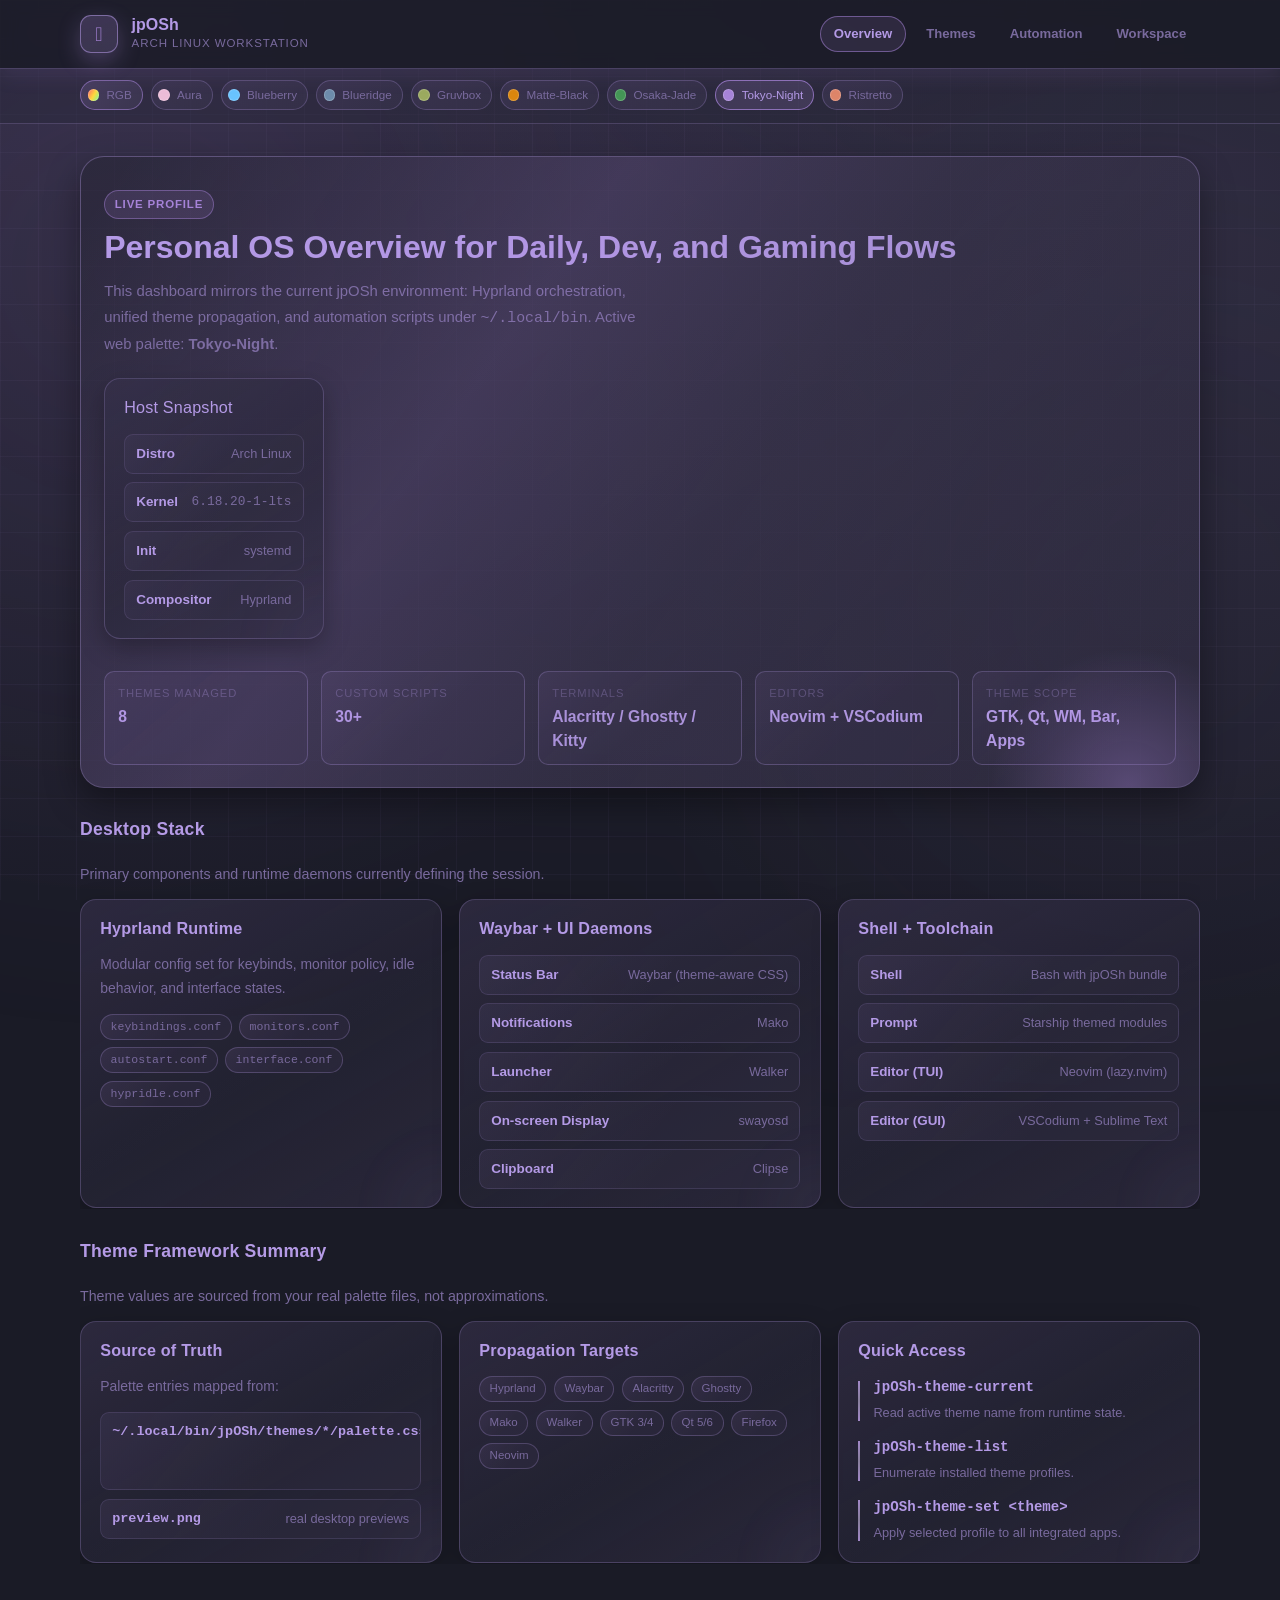
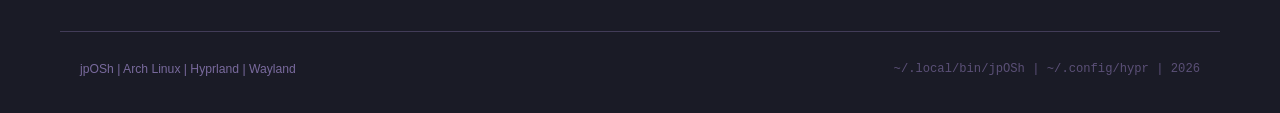
==== index.html @ ef1e4495 "Optimize runtime performance: throttle confetti and reduce expensive continuous effects" ====
<!DOCTYPE html>
<html lang="en">
<head>
  <meta charset="UTF-8" />
  <meta name="viewport" content="width=device-width, initial-scale=1.0" />
  <title>jpOSh - Overview</title>
  <link rel="icon" type="image/svg+xml" href="assets/icons/favicon.svg?v=20260407h" />
  <link rel="stylesheet" href="style.css?v=20260407h" />
</head>
<body data-page="overview">
  <div class="site-shell">
    <header class="site-header">
      <div class="site-header-inner">
        <a class="brand" href="index.html" aria-label="jpOSh home">
          <div class="brand-mark">󰣇</div>
          <div>
            <div class="brand-title">jpOSh</div>
            <div class="brand-sub">Arch Linux Workstation</div>
          </div>
        </a>
        <nav class="main-nav" aria-label="Primary">
          <a class="nav-link" data-nav="overview" href="index.html">Overview</a>
          <a class="nav-link" data-nav="themes" href="themes.html">Themes</a>
          <a class="nav-link" data-nav="automation" href="automation.html">Automation</a>
          <a class="nav-link" data-nav="workspace" href="workspace.html">Workspace</a>
        </nav>
      </div>
    </header>

    <div class="theme-rail-wrap">
      <div class="theme-rail" data-theme-rail></div>
    </div>

    <main class="page">
      <section class="hero" data-animate>
        <div class="hero-top">
          <div>
            <p class="pill">Live Profile</p>
            <h1 class="hero-title">Personal OS Overview for Daily, Dev, and Gaming Flows</h1>
            <p class="hero-subtitle">
              This dashboard mirrors the current jpOSh environment: Hyprland orchestration,
              unified theme propagation, and automation scripts under <code>~/.local/bin</code>.
              Active web palette: <strong data-current-theme>Tokyo-Night</strong>.
            </p>
          </div>
          <div class="panel" style="min-width:220px;">
            <p class="panel-title">Host Snapshot</p>
            <ul class="list">
              <li class="list-item"><span class="list-item-key">Distro</span><span class="list-item-value">Arch Linux</span></li>
              <li class="list-item"><span class="list-item-key">Kernel</span><span class="list-item-value mono">6.18.20-1-lts</span></li>
              <li class="list-item"><span class="list-item-key">Init</span><span class="list-item-value">systemd</span></li>
              <li class="list-item"><span class="list-item-key">Compositor</span><span class="list-item-value">Hyprland</span></li>
            </ul>
          </div>
        </div>
        <div class="kpi-grid">
          <div class="kpi"><div class="kpi-label">Themes Managed</div><div class="kpi-value">8</div></div>
          <div class="kpi"><div class="kpi-label">Custom Scripts</div><div class="kpi-value">30+</div></div>
          <div class="kpi"><div class="kpi-label">Terminals</div><div class="kpi-value">Alacritty / Ghostty / Kitty</div></div>
          <div class="kpi"><div class="kpi-label">Editors</div><div class="kpi-value">Neovim + VSCodium</div></div>
          <div class="kpi"><div class="kpi-label">Theme Scope</div><div class="kpi-value">GTK, Qt, WM, Bar, Apps</div></div>
        </div>
      </section>

      <section data-animate>
        <h2 class="section-title">Desktop Stack</h2>
        <p class="section-sub">Primary components and runtime daemons currently defining the session.</p>
        <div class="panel-grid">
          <article class="panel">
            <h3 class="panel-title">Hyprland Runtime</h3>
            <p class="panel-desc">Modular config set for keybinds, monitor policy, idle behavior, and interface states.</p>
            <div class="tag-row">
              <span class="tag mono">keybindings.conf</span>
              <span class="tag mono">monitors.conf</span>
              <span class="tag mono">autostart.conf</span>
              <span class="tag mono">interface.conf</span>
              <span class="tag mono">hypridle.conf</span>
            </div>
          </article>
          <article class="panel">
            <h3 class="panel-title">Waybar + UI Daemons</h3>
            <ul class="list">
              <li class="list-item"><span class="list-item-key">Status Bar</span><span class="list-item-value">Waybar (theme-aware CSS)</span></li>
              <li class="list-item"><span class="list-item-key">Notifications</span><span class="list-item-value">Mako</span></li>
              <li class="list-item"><span class="list-item-key">Launcher</span><span class="list-item-value">Walker</span></li>
              <li class="list-item"><span class="list-item-key">On-screen Display</span><span class="list-item-value">swayosd</span></li>
              <li class="list-item"><span class="list-item-key">Clipboard</span><span class="list-item-value">Clipse</span></li>
            </ul>
          </article>
          <article class="panel">
            <h3 class="panel-title">Shell + Toolchain</h3>
            <ul class="list">
              <li class="list-item"><span class="list-item-key">Shell</span><span class="list-item-value">Bash with jpOSh bundle</span></li>
              <li class="list-item"><span class="list-item-key">Prompt</span><span class="list-item-value">Starship themed modules</span></li>
              <li class="list-item"><span class="list-item-key">Editor (TUI)</span><span class="list-item-value">Neovim (lazy.nvim)</span></li>
              <li class="list-item"><span class="list-item-key">Editor (GUI)</span><span class="list-item-value">VSCodium + Sublime Text</span></li>
            </ul>
          </article>
        </div>
      </section>

      <section data-animate>
        <h2 class="section-title">Theme Framework Summary</h2>
        <p class="section-sub">Theme values are sourced from your real palette files, not approximations.</p>
        <div class="panel-grid">
          <article class="panel">
            <h3 class="panel-title">Source of Truth</h3>
            <p class="panel-desc">Palette entries mapped from:</p>
            <ul class="list">
              <li class="list-item"><span class="list-item-key mono">~/.local/bin/jpOSh/themes/*/palette.css</span><span class="list-item-value">exact hex values</span></li>
              <li class="list-item"><span class="list-item-key mono">preview.png</span><span class="list-item-value">real desktop previews</span></li>
            </ul>
          </article>
          <article class="panel">
            <h3 class="panel-title">Propagation Targets</h3>
            <div class="tag-row">
              <span class="tag">Hyprland</span>
              <span class="tag">Waybar</span>
              <span class="tag">Alacritty</span>
              <span class="tag">Ghostty</span>
              <span class="tag">Mako</span>
              <span class="tag">Walker</span>
              <span class="tag">GTK 3/4</span>
              <span class="tag">Qt 5/6</span>
              <span class="tag">Firefox</span>
              <span class="tag">Neovim</span>
            </div>
          </article>
          <article class="panel">
            <h3 class="panel-title">Quick Access</h3>
            <div class="timeline">
              <div class="timeline-item">
                <p class="timeline-title mono">jpOSh-theme-current</p>
                <p class="timeline-desc">Read active theme name from runtime state.</p>
              </div>
              <div class="timeline-item">
                <p class="timeline-title mono">jpOSh-theme-list</p>
                <p class="timeline-desc">Enumerate installed theme profiles.</p>
              </div>
              <div class="timeline-item">
                <p class="timeline-title mono">jpOSh-theme-set &lt;theme&gt;</p>
                <p class="timeline-desc">Apply selected profile to all integrated apps.</p>
              </div>
            </div>
          </article>
        </div>
      </section>
    </main>

    <footer>
      <div>jpOSh | Arch Linux | Hyprland | Wayland</div>
      <div class="footer-path mono">~/.local/bin/jpOSh | ~/.config/hypr | <span data-year></span></div>
    </footer>
  </div>

  <script src="script.js?v=20260407h"></script>
</body>
</html>
---- style.css ----
:root {
  --bg: #1a1b26;
  --surface-1: #232437;
  --surface-2: #2c2e43;
  --border: #4f4571;
  --border-strong: #b49ae6;
  --accent: #a683d8;
  --accent-2: #675a86;
  --text: #b49ae6;
  --text-dim: #8678ab;
  --text-mute: #5f5579;
  --ok: #86cf9f;
  --warn: #e3bf7a;
  --danger: #da7d91;
  --hero-glow: color-mix(in srgb, var(--accent) 35%, transparent);
  --radius-sm: 10px;
  --radius: 16px;
  --radius-lg: 24px;
  --shadow: 0 14px 34px rgba(0, 0, 0, 0.38);
  --fx-speed-slow: 18s;
  --fx-speed-mid: 9s;
  --fx-speed-fast: 4.5s;
}

* {
  box-sizing: border-box;
}

html,
body {
  margin: 0;
  padding: 0;
}

html {
  scroll-behavior: smooth;
}

body {
  min-height: 100vh;
  font-family: "Iosevka Aile", "IBM Plex Sans", "Noto Sans", "Cantarell", sans-serif;
  background: radial-gradient(circle at 12% -8%, color-mix(in srgb, var(--accent) 20%, transparent), transparent 48%),
    radial-gradient(circle at 92% 12%, color-mix(in srgb, var(--accent-2) 26%, transparent), transparent 42%),
    var(--bg);
  color: var(--text);
  line-height: 1.5;
}

body,
.site-header,
.theme-rail-wrap,
.hero,
.panel,
.kpi,
.list-item,
.tag,
.theme-chip,
.nav-link,
.section-sub,
.table th,
.table td,
footer {
  transition:
    background-color 260ms ease,
    border-color 260ms ease,
    color 260ms ease,
    box-shadow 260ms ease;
}

body::before {
  content: "";
  position: fixed;
  inset: 0;
  pointer-events: none;
  background-image:
    linear-gradient(color-mix(in srgb, var(--border-strong) 9%, transparent) 1px, transparent 1px),
    linear-gradient(90deg, color-mix(in srgb, var(--border-strong) 9%, transparent) 1px, transparent 1px);
  background-size: 38px 38px;
  opacity: 0.5;
  z-index: 0;
}

body::after {
  content: "";
  position: fixed;
  inset: -22%;
  pointer-events: none;
  z-index: 0;
  opacity: 0.24;
  background:
    radial-gradient(circle at 22% 36%, color-mix(in srgb, var(--accent) 34%, transparent), transparent 48%),
    radial-gradient(circle at 78% 62%, color-mix(in srgb, var(--accent-2) 34%, transparent), transparent 44%);
  filter: blur(14px);
  animation: none;
}

a {
  color: inherit;
}

button {
  font: inherit;
  color: inherit;
}

code,
.kbd {
  font-family: "CaskaydiaMono Nerd Font", "JetBrains Mono", "Iosevka", monospace;
}

.site-shell {
  position: relative;
  z-index: 1;
}

.site-header {
  position: sticky;
  top: 0;
  z-index: 40;
  backdrop-filter: blur(8px);
  background: color-mix(in srgb, var(--bg) 84%, transparent);
  border-bottom: 1px solid color-mix(in srgb, var(--border-strong) 30%, transparent);
  box-shadow: 0 8px 18px color-mix(in srgb, var(--accent) 10%, transparent);
}

.site-header-inner {
  max-width: 1160px;
  margin: 0 auto;
  padding: 0.95rem 1.25rem;
  display: flex;
  align-items: center;
  justify-content: space-between;
  gap: 1rem;
}

.brand {
  display: flex;
  align-items: center;
  gap: 0.85rem;
  text-decoration: none;
}

.brand-mark {
  width: 38px;
  height: 38px;
  border-radius: 11px;
  background: linear-gradient(165deg, color-mix(in srgb, var(--accent) 24%, transparent), color-mix(in srgb, var(--accent-2) 40%, transparent));
  border: 1px solid color-mix(in srgb, var(--border-strong) 55%, transparent);
  display: grid;
  place-items: center;
  font-size: 1.25rem;
  color: var(--accent);
  box-shadow: 0 8px 22px color-mix(in srgb, var(--accent) 30%, transparent);
}

.brand-title {
  font-size: 1rem;
  line-height: 1.15;
  font-weight: 700;
}

.brand-sub {
  font-size: 0.72rem;
  color: var(--text-dim);
  text-transform: uppercase;
  letter-spacing: 0.08em;
}

.main-nav {
  display: flex;
  align-items: center;
  gap: 0.4rem;
  flex-wrap: wrap;
}

.nav-link {
  padding: 0.45rem 0.8rem;
  border-radius: 999px;
  border: 1px solid transparent;
  color: var(--text-dim);
  text-decoration: none;
  font-size: 0.82rem;
  font-weight: 600;
  transition: 150ms ease;
}

.nav-link:hover {
  color: var(--text);
  border-color: color-mix(in srgb, var(--border-strong) 36%, transparent);
}

.nav-link.active {
  color: var(--text);
  background: color-mix(in srgb, var(--accent) 13%, transparent);
  border-color: color-mix(in srgb, var(--accent) 54%, transparent);
}

.theme-rail-wrap {
  border-bottom: 1px solid color-mix(in srgb, var(--border-strong) 22%, transparent);
  background: color-mix(in srgb, var(--surface-1) 42%, transparent);
}

.theme-rail {
  max-width: 1160px;
  margin: 0 auto;
  padding: 0.65rem 1.25rem 0.8rem;
  display: flex;
  flex-wrap: nowrap;
  gap: 0.5rem;
  overflow-x: auto;
  scrollbar-width: thin;
}

.theme-chip {
  appearance: none;
  position: relative;
  isolation: isolate;
  overflow: hidden;
  flex: 0 0 auto;
  border-radius: 999px;
  border: 1px solid color-mix(in srgb, var(--border-strong) 26%, transparent);
  background:
    linear-gradient(135deg, color-mix(in srgb, var(--accent) 8%, transparent), color-mix(in srgb, var(--accent-2) 8%, transparent)),
    color-mix(in srgb, var(--surface-2) 52%, transparent);
  color: var(--text-dim);
  padding: 0.35rem 0.62rem 0.35rem 0.42rem;
  font-size: 0.73rem;
  display: inline-flex;
  align-items: center;
  gap: 0.45rem;
  cursor: pointer;
  transition: 120ms ease;
}

.theme-chip::before {
  content: "";
  position: absolute;
  inset: 0;
  transform: translateX(-130%);
  background: linear-gradient(110deg, transparent 0%, color-mix(in srgb, var(--accent) 34%, transparent) 50%, transparent 100%);
  pointer-events: none;
  opacity: 0;
  transition: transform 520ms ease, opacity 420ms ease;
}

.theme-chip:hover {
  transform: translateY(-2px) scale(1.03);
  border-color: color-mix(in srgb, var(--accent) 55%, transparent);
  color: var(--text);
  box-shadow: 0 10px 20px color-mix(in srgb, var(--accent) 26%, transparent);
}

.theme-chip:hover::before {
  transform: translateX(130%);
  opacity: 0.7;
}

.theme-chip.active {
  color: var(--text);
  border-color: color-mix(in srgb, var(--accent) 75%, transparent);
  background: color-mix(in srgb, var(--accent) 18%, transparent);
}

.theme-chip-rgb {
  border-color: color-mix(in srgb, var(--accent) 58%, transparent);
  background:
    linear-gradient(120deg, color-mix(in srgb, var(--accent) 18%, transparent), color-mix(in srgb, var(--accent-2) 18%, transparent)),
    color-mix(in srgb, var(--surface-2) 76%, transparent);
}

.rgb-dot {
  background: linear-gradient(120deg, #ff6b6b, #ffd93d, #6bff9f, #6bd4ff, #b98bff, #ff7adf);
  background-size: 260% 260%;
  animation: rgbDotShift 2.4s linear infinite;
}

body.rgb-mode .theme-chip-rgb {
  color: var(--text);
  border-color: color-mix(in srgb, var(--accent) 78%, transparent);
  box-shadow: 0 0 0 1px color-mix(in srgb, var(--accent) 34%, transparent), 0 0 26px color-mix(in srgb, var(--accent) 36%, transparent);
  animation: rgbButtonPulse 1.6s ease-in-out infinite;
}

.rgb-confetti-layer {
  position: fixed;
  inset: 0;
  z-index: 90;
  pointer-events: none;
  overflow: hidden;
  opacity: 0;
  transition: opacity 220ms ease;
}

.rgb-confetti-layer.active {
  opacity: 1;
}

.rgb-confetti-piece {
  position: absolute;
  left: var(--left);
  top: -14vh;
  width: var(--size);
  height: calc(var(--size) * 0.62);
  background: var(--confetti);
  border-radius: 2px;
  opacity: 0;
  transform: translate3d(0, -12vh, 0) rotate(var(--rot));
  animation: confettiFall var(--dur) linear forwards;
  will-change: transform, opacity;
}

.theme-dot {
  width: 0.72rem;
  height: 0.72rem;
  border-radius: 99px;
  box-shadow: inset 0 0 0 1px rgba(255, 255, 255, 0.18);
}

.page {
  max-width: 1160px;
  margin: 0 auto;
  padding: 2rem 1.25rem 4.2rem;
  display: grid;
  gap: 1.95rem;
}

.page > section {
  display: grid;
  gap: 0.82rem;
  content-visibility: auto;
  contain-intrinsic-size: 1px 760px;
}

.hero {
  border-radius: var(--radius-lg);
  border: 1px solid color-mix(in srgb, var(--border-strong) 35%, transparent);
  background: linear-gradient(150deg, color-mix(in srgb, var(--surface-1) 62%, transparent), color-mix(in srgb, var(--surface-2) 70%, transparent));
  padding: 1.35rem 1.45rem;
  box-shadow: var(--shadow);
  position: relative;
  overflow: hidden;
}

.hero::before {
  content: "";
  position: absolute;
  inset: -36% -42%;
  pointer-events: none;
  background: linear-gradient(125deg,
    transparent 24%,
    color-mix(in srgb, var(--accent) 18%, transparent) 42%,
    color-mix(in srgb, var(--accent-2) 14%, transparent) 54%,
    transparent 74%);
  animation: none;
}

.hero::after {
  content: "";
  position: absolute;
  width: 280px;
  height: 280px;
  right: -70px;
  bottom: -140px;
  border-radius: 50%;
  background: radial-gradient(circle, var(--hero-glow), transparent 70%);
  pointer-events: none;
  animation: none;
}

.hero-top {
  display: flex;
  justify-content: space-between;
  align-items: flex-start;
  gap: 1.3rem;
  flex-wrap: wrap;
}

.hero-title {
  margin: 0;
  font-size: clamp(1.45rem, 2.8vw, 2rem);
  line-height: 1.12;
}

.hero-subtitle {
  margin: 0.82rem 0 0;
  max-width: 66ch;
  color: var(--text-dim);
  font-size: 0.93rem;
  line-height: 1.72;
}

.pill {
  display: inline-flex;
  align-items: center;
  gap: 0.3rem;
  padding: 0.3rem 0.6rem;
  border-radius: 999px;
  border: 1px solid color-mix(in srgb, var(--accent) 45%, transparent);
  background: color-mix(in srgb, var(--accent) 15%, transparent);
  color: var(--accent);
  font-size: 0.72rem;
  font-weight: 700;
  text-transform: uppercase;
  letter-spacing: 0.07em;
}

.kpi-grid {
  margin-top: 1.22rem;
  display: grid;
  grid-template-columns: repeat(auto-fit, minmax(165px, 1fr));
  gap: 0.82rem;
}

.kpi {
  border-radius: var(--radius-sm);
  border: 1px solid color-mix(in srgb, var(--border-strong) 28%, transparent);
  background:
    linear-gradient(140deg, color-mix(in srgb, var(--accent) 7%, transparent), transparent 55%),
    color-mix(in srgb, var(--surface-2) 42%, transparent);
  padding: 0.76rem 0.82rem;
  transition: transform 220ms ease, box-shadow 220ms ease, border-color 220ms ease;
}

.kpi:hover {
  transform: translateY(-2px);
  border-color: color-mix(in srgb, var(--accent) 65%, transparent);
  box-shadow: 0 10px 22px color-mix(in srgb, var(--accent) 24%, transparent);
}

.kpi-label {
  font-size: 0.7rem;
  text-transform: uppercase;
  letter-spacing: 0.08em;
  color: var(--text-mute);
}

.kpi-value {
  margin-top: 0.24rem;
  font-size: 0.98rem;
  font-weight: 700;
}

.panel-grid {
  display: grid;
  grid-template-columns: repeat(auto-fit, minmax(250px, 1fr));
  gap: 1.08rem;
}

.panel {
  position: relative;
  overflow: hidden;
  border-radius: var(--radius);
  border: 1px solid color-mix(in srgb, var(--border-strong) 24%, transparent);
  background:
    linear-gradient(150deg, color-mix(in srgb, var(--accent) 8%, transparent), transparent 56%),
    linear-gradient(330deg, color-mix(in srgb, var(--accent-2) 10%, transparent), transparent 50%),
    color-mix(in srgb, var(--surface-1) 62%, transparent);
  padding: 1.14rem 1.2rem 1.16rem;
  box-shadow: 0 9px 26px rgba(0, 0, 0, 0.28);
  transition: transform 220ms ease, border-color 220ms ease, box-shadow 220ms ease;
  contain: paint;
}

.panel::before {
  content: "";
  position: absolute;
  inset: -22px;
  pointer-events: none;
  background: linear-gradient(130deg,
    transparent 30%,
    color-mix(in srgb, var(--accent) 16%, transparent) 42%,
    color-mix(in srgb, var(--accent) 28%, transparent) 50%,
    transparent 66%,
    color-mix(in srgb, var(--accent-2) 13%, transparent) 82%,
    transparent 100%);
  border-radius: inherit;
  filter: blur(6px);
  transform: translateX(-62%);
  opacity: 0;
  transition: transform 540ms ease, opacity 420ms ease;
}

.panel::after {
  content: "";
  position: absolute;
  width: 180px;
  height: 180px;
  right: -90px;
  bottom: -90px;
  border-radius: 50%;
  background: radial-gradient(circle, color-mix(in srgb, var(--accent) 16%, transparent), transparent 70%);
  pointer-events: none;
  filter: blur(10px);
  opacity: 0.28;
  transition: transform 420ms ease, opacity 420ms ease;
}

.panel:hover {
  transform: translateY(-3px);
  border-color: color-mix(in srgb, var(--accent) 62%, transparent);
  box-shadow: 0 15px 32px color-mix(in srgb, var(--accent) 20%, transparent), 0 10px 28px rgba(0, 0, 0, 0.32);
}

.panel:hover::before {
  transform: translateX(62%);
  opacity: 0.85;
}

.panel:hover::after {
  transform: translate3d(-14px, -10px, 0) scale(1.08);
  opacity: 0.62;
}

.panel-title {
  position: relative;
  z-index: 1;
  margin: 0;
  font-size: 1.01rem;
  line-height: 1.35;
  letter-spacing: 0.012em;
}

.panel-desc {
  position: relative;
  z-index: 1;
  margin: 0.72rem 0 0;
  color: var(--text-dim);
  font-size: 0.87rem;
  line-height: 1.74;
}

.list {
  position: relative;
  z-index: 1;
  margin: 0.92rem 0 0;
  padding: 0;
  list-style: none;
  display: grid;
  gap: 0.56rem;
}

.list-item {
  position: relative;
  overflow: hidden;
  display: flex;
  align-items: flex-start;
  justify-content: space-between;
  gap: 0.8rem;
  border-radius: 9px;
  padding: 0.54rem 0.7rem;
  background:
    linear-gradient(130deg, color-mix(in srgb, var(--accent) 6%, transparent), transparent 58%),
    color-mix(in srgb, var(--surface-2) 34%, transparent);
  border: 1px solid color-mix(in srgb, var(--border-strong) 15%, transparent);
  transition: border-color 180ms ease, transform 180ms ease, background 180ms ease;
  contain: paint;
}

.list-item::before {
  content: "";
  position: absolute;
  inset: 0;
  pointer-events: none;
  background: linear-gradient(110deg, transparent 0%, color-mix(in srgb, var(--accent) 26%, transparent) 52%, transparent 100%);
  transform: translateX(-130%);
  opacity: 0;
  transition: transform 460ms ease, opacity 320ms ease;
}

.list-item:hover {
  transform: translateY(-1px) scale(1.01);
  border-color: color-mix(in srgb, var(--accent) 48%, transparent);
  background:
    linear-gradient(130deg, color-mix(in srgb, var(--accent) 10%, transparent), transparent 62%),
    color-mix(in srgb, var(--surface-2) 44%, transparent);
}

.list-item:hover::before {
  transform: translateX(130%);
  opacity: 0.78;
}

.list-item-key {
  color: var(--text);
  font-size: 0.84rem;
  font-weight: 600;
  line-height: 1.52;
}

.list-item-value {
  color: var(--text-dim);
  font-size: 0.8rem;
  text-align: right;
  line-height: 1.52;
}

.mono {
  font-family: "CaskaydiaMono Nerd Font", "JetBrains Mono", monospace;
}

.tag-row {
  position: relative;
  z-index: 1;
  margin-top: 0.86rem;
  display: flex;
  flex-wrap: wrap;
  gap: 0.46rem;
}

.tag {
  position: relative;
  overflow: hidden;
  padding: 0.28rem 0.6rem;
  border-radius: 999px;
  border: 1px solid color-mix(in srgb, var(--border-strong) 26%, transparent);
  background:
    linear-gradient(130deg, color-mix(in srgb, var(--accent) 7%, transparent), transparent 60%),
    color-mix(in srgb, var(--surface-2) 44%, transparent);
  color: var(--text-dim);
  font-size: 0.72rem;
  line-height: 1.34;
  transition: transform 180ms ease, box-shadow 220ms ease, color 220ms ease, border-color 220ms ease;
  contain: paint;
}

.tag::before {
  content: "";
  position: absolute;
  inset: 0;
  pointer-events: none;
  background: linear-gradient(110deg, transparent 0%, color-mix(in srgb, var(--accent) 32%, transparent) 48%, transparent 100%);
  transform: translateX(-130%);
  opacity: 0;
  transition: transform 420ms ease, opacity 300ms ease;
}

.tag:hover {
  transform: translateY(-2px);
  color: var(--text);
  border-color: color-mix(in srgb, var(--accent) 54%, transparent);
  box-shadow: 0 6px 14px color-mix(in srgb, var(--accent) 20%, transparent);
}

.tag:hover::before {
  transform: translateX(130%);
  opacity: 0.72;
}

.kbd {
  border-radius: 6px;
  border: 1px solid color-mix(in srgb, var(--border-strong) 36%, transparent);
  background: color-mix(in srgb, var(--surface-2) 74%, transparent);
  color: var(--accent);
  font-size: 0.67rem;
  padding: 0.1rem 0.36rem;
  white-space: nowrap;
}

.section-title {
  margin: 0;
  font-size: 1.1rem;
  line-height: 1.22;
  letter-spacing: 0.015em;
  color: var(--text);
}

@supports (-webkit-background-clip: text) or (background-clip: text) {
  .section-title {
    background: linear-gradient(90deg, var(--text), color-mix(in srgb, var(--accent) 80%, white), var(--text));
    background-size: 220% auto;
    -webkit-background-clip: text;
    background-clip: text;
    color: transparent;
    animation: none;
  }
}

.section-sub {
  margin: 0.5rem 0 0;
  color: var(--text-dim);
  font-size: 0.89rem;
  line-height: 1.74;
  max-width: 76ch;
}

.theme-catalog {
  display: grid;
  grid-template-columns: repeat(auto-fill, minmax(260px, 1fr));
  gap: 0.85rem;
}

.theme-card {
  border-radius: var(--radius);
  overflow: hidden;
  border: 1px solid color-mix(in srgb, var(--border-strong) 30%, transparent);
  background: color-mix(in srgb, var(--surface-1) 92%, transparent);
  transition: 180ms ease;
}

.theme-card:hover {
  transform: translateY(-3px);
  border-color: color-mix(in srgb, var(--accent) 58%, transparent);
  box-shadow: 0 16px 34px color-mix(in srgb, var(--accent) 16%, transparent);
}

.theme-card.active {
  border-color: color-mix(in srgb, var(--accent) 75%, transparent);
  box-shadow: 0 0 0 1px color-mix(in srgb, var(--accent) 45%, transparent), 0 16px 34px rgba(0, 0, 0, 0.34);
}

.theme-preview {
  width: 100%;
  aspect-ratio: 16 / 9;
  display: block;
  object-fit: cover;
  border-bottom: 1px solid color-mix(in srgb, var(--border-strong) 28%, transparent);
}

.theme-card-body {
  padding: 0.94rem 0.98rem 1rem;
}

.theme-card-head {
  display: flex;
  align-items: center;
  justify-content: space-between;
  gap: 0.7rem;
}

.theme-name {
  margin: 0;
  font-size: 0.88rem;
}

.theme-source {
  margin-top: 0.55rem;
  font-size: 0.7rem;
  color: var(--text-mute);
}

.palette-strip {
  margin-top: 0.58rem;
  display: grid;
  grid-template-columns: repeat(5, 1fr);
  gap: 0.3rem;
}

.palette-chip {
  height: 20px;
  border-radius: 6px;
  border: 1px solid rgba(255, 255, 255, 0.22);
}

.palette-meta {
  margin-top: 0.58rem;
  display: grid;
  grid-template-columns: 1fr;
  gap: 0.35rem;
}

.palette-line {
  display: flex;
  justify-content: space-between;
  font-size: 0.74rem;
  color: var(--text-dim);
  border-bottom: 1px solid color-mix(in srgb, var(--border-strong) 20%, transparent);
  padding-bottom: 0.28rem;
}

.palette-line:last-child {
  border-bottom: 0;
  padding-bottom: 0;
}

.table {
  width: 100%;
  border-collapse: collapse;
  font-size: 0.8rem;
  color: var(--text-dim);
  margin-top: 0.92rem;
}

.table th,
.table td {
  border-bottom: 1px solid color-mix(in srgb, var(--border-strong) 20%, transparent);
  padding: 0.58rem 0.44rem;
  text-align: left;
}

.table th {
  color: var(--text);
  font-size: 0.72rem;
  text-transform: uppercase;
  letter-spacing: 0.07em;
}

.state-dot {
  width: 0.5rem;
  height: 0.5rem;
  border-radius: 50%;
  display: inline-block;
  margin-right: 0.45rem;
}

.state-ok {
  background: var(--ok);
  box-shadow: 0 0 8px color-mix(in srgb, var(--ok) 58%, transparent);
}

.state-warn {
  background: var(--warn);
  box-shadow: 0 0 8px color-mix(in srgb, var(--warn) 58%, transparent);
}

.state-danger {
  background: var(--danger);
  box-shadow: 0 0 8px color-mix(in srgb, var(--danger) 58%, transparent);
}

.timeline {
  display: grid;
  gap: 0.88rem;
  margin-top: 1rem;
}

.timeline-item {
  position: relative;
  padding-left: 0.95rem;
}

.timeline-item::before {
  content: "";
  position: absolute;
  left: 0;
  top: 0.16rem;
  bottom: 0.16rem;
  width: 2px;
  background: linear-gradient(
    180deg,
    color-mix(in srgb, var(--accent) 85%, white),
    color-mix(in srgb, var(--accent-2) 70%, white),
    color-mix(in srgb, var(--accent) 85%, white)
  );
  opacity: 0.88;
}

.timeline-title {
  margin: 0;
  font-size: 0.88rem;
  font-weight: 700;
  line-height: 1.4;
}

.timeline-desc {
  margin: 0.34rem 0 0;
  font-size: 0.8rem;
  color: var(--text-dim);
  line-height: 1.62;
}

footer {
  max-width: 1160px;
  margin: 0 auto;
  padding: 1.8rem 1.25rem 2.2rem;
  border-top: 1px solid color-mix(in srgb, var(--border-strong) 26%, transparent);
  color: var(--text-dim);
  font-size: 0.76rem;
  display: flex;
  justify-content: space-between;
  gap: 0.9rem;
  flex-wrap: wrap;
}

.footer-path {
  color: var(--text-mute);
}

[data-animate] {
  opacity: 0;
  transform: translateY(12px);
  transition: opacity 350ms ease, transform 350ms ease;
}

[data-animate].show {
  opacity: 1;
  transform: translateY(0);
  animation: revealRise 520ms ease both;
}

@keyframes ambientDrift {
  0% { transform: translate3d(-2%, -1%, 0) scale(1); }
  50% { transform: translate3d(2%, 1%, 0) scale(1.06); }
  100% { transform: translate3d(-1%, 2%, 0) scale(1.02); }
}

@keyframes ambientSpin {
  from { transform: rotate(0deg); }
  to { transform: rotate(360deg); }
}

@keyframes headerBreath {
  0%, 100% { box-shadow: 0 8px 18px color-mix(in srgb, var(--accent) 10%, transparent); }
  50% { box-shadow: 0 9px 24px color-mix(in srgb, var(--accent) 24%, transparent); }
}

@keyframes brandPulse {
  0%, 100% { transform: translateY(0); box-shadow: 0 8px 22px color-mix(in srgb, var(--accent) 30%, transparent); }
  50% { transform: translateY(-1px); box-shadow: 0 12px 28px color-mix(in srgb, var(--accent) 46%, transparent); }
}

@keyframes rgbDotShift {
  0% { background-position: 0% 50%; }
  100% { background-position: 220% 50%; }
}

@keyframes rgbButtonPulse {
  0%, 100% { box-shadow: 0 0 0 1px color-mix(in srgb, var(--accent) 24%, transparent), 0 0 20px color-mix(in srgb, var(--accent) 26%, transparent); }
  50% { box-shadow: 0 0 0 1px color-mix(in srgb, var(--accent) 48%, transparent), 0 0 28px color-mix(in srgb, var(--accent) 45%, transparent); }
}

@keyframes confettiFall {
  0% {
    transform: translate3d(0, -12vh, 0) rotate(var(--rot));
    opacity: 0;
  }
  8% {
    opacity: 0.98;
  }
  38% {
    transform: translate3d(calc(var(--drift) * -0.34), 34vh, 0) rotate(calc(var(--rot) + 180deg));
  }
  72% {
    transform: translate3d(calc(var(--drift) * 0.85), 76vh, 0) rotate(calc(var(--rot) + 460deg));
    opacity: 0.95;
  }
  100% {
    transform: translate3d(var(--drift), 112vh, 0) rotate(calc(var(--rot) + 700deg));
    opacity: 0;
  }
}

@keyframes heroSweep {
  0% { transform: translateX(-12%) rotate(0deg); opacity: 0.36; }
  50% { transform: translateX(10%) rotate(2deg); opacity: 0.5; }
  100% { transform: translateX(-8%) rotate(-1deg); opacity: 0.36; }
}

@keyframes heroGlowPulse {
  0%, 100% { opacity: 0.46; transform: scale(1); }
  50% { opacity: 0.72; transform: scale(1.06); }
}

@keyframes titleShift {
  0% { background-position: 0% 50%; }
  100% { background-position: 200% 50%; }
}

@keyframes revealRise {
  0% { opacity: 0; transform: translateY(10px) scale(0.99); }
  100% { opacity: 1; transform: translateY(0) scale(1); }
}

@media (prefers-reduced-motion: reduce) {
  *,
  *::before,
  *::after {
    animation: none !important;
    transition: none !important;
  }

  .rgb-confetti-layer {
    display: none !important;
  }
}

@media (max-width: 860px) {
  .site-header-inner {
    flex-direction: column;
    align-items: flex-start;
  }

  .main-nav {
    width: 100%;
  }

  .hero {
    padding: 1.1rem 1.05rem;
  }

  .table {
    font-size: 0.74rem;
  }
}

@media (max-width: 620px) {
  .page {
    padding: 1.15rem 0.9rem 3rem;
  }

  .site-header-inner,
  .theme-rail,
  footer {
    padding-left: 0.9rem;
    padding-right: 0.9rem;
  }

  .kpi-grid {
    grid-template-columns: repeat(2, minmax(0, 1fr));
  }

  .panel-grid,
  .theme-catalog {
    grid-template-columns: 1fr;
  }
}
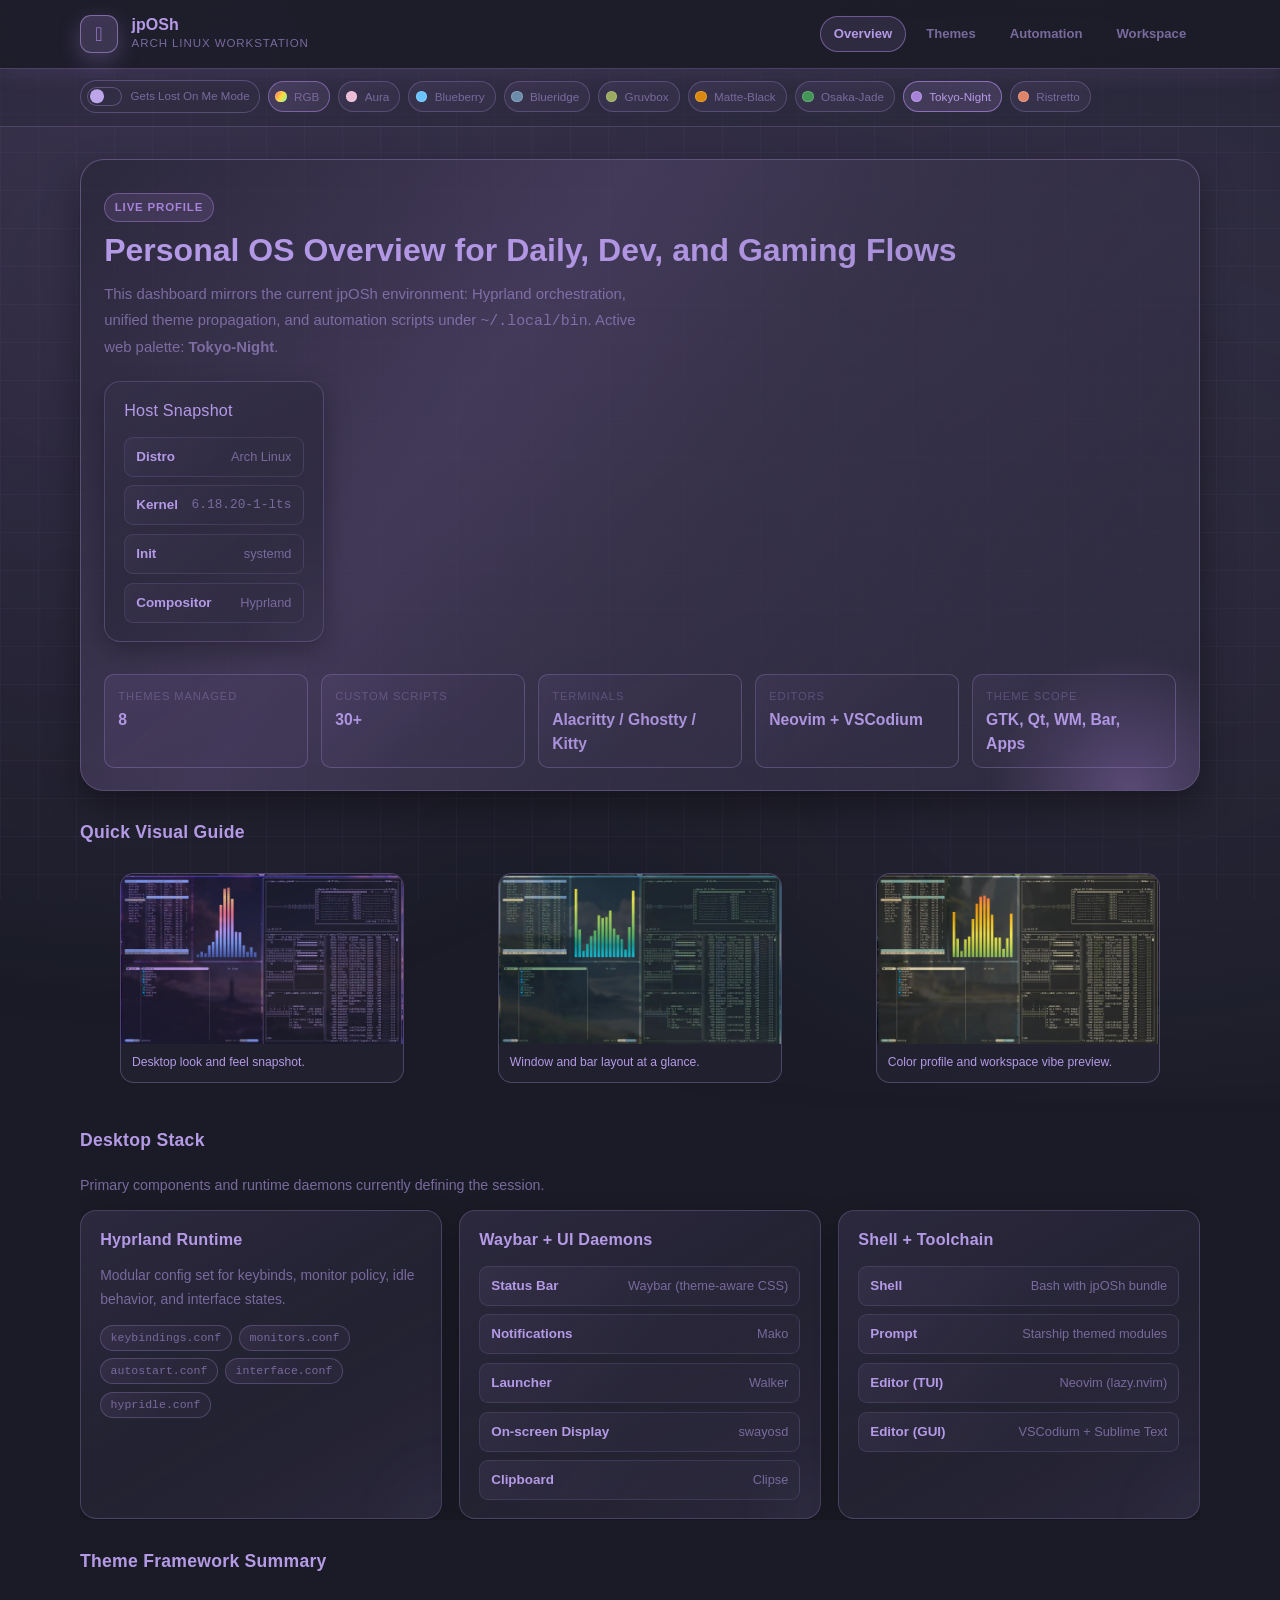
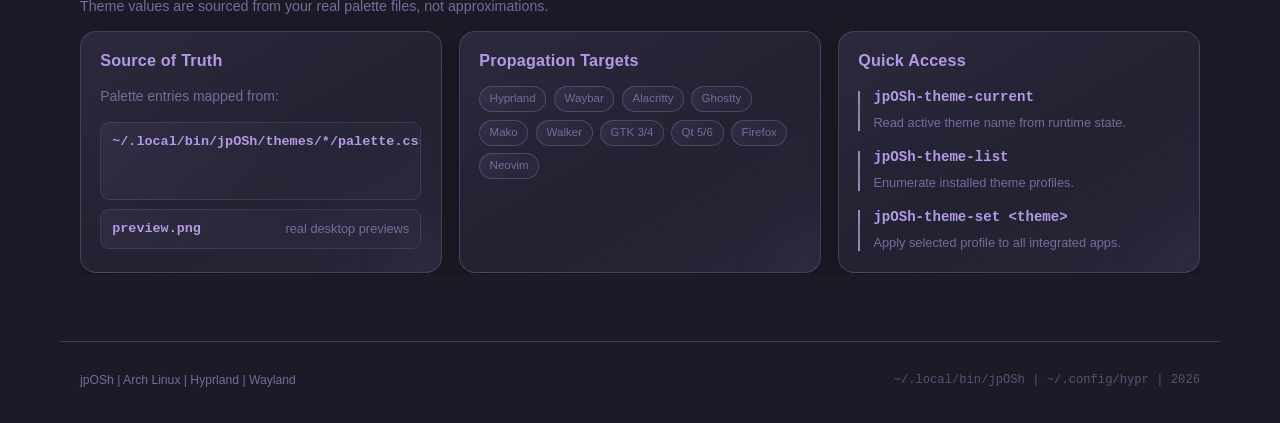
==== commit 7788fb8c: "Add Gets Lost On Me Mode with image-first visual guides across all pages" ====
--- a/index.html
+++ b/index.html
@@ -4,8 +4,8 @@
   <meta charset="UTF-8" />
   <meta name="viewport" content="width=device-width, initial-scale=1.0" />
   <title>jpOSh - Overview</title>
-  <link rel="icon" type="image/svg+xml" href="assets/icons/favicon.svg?v=20260407h" />
-  <link rel="stylesheet" href="style.css?v=20260407h" />
+  <link rel="icon" type="image/svg+xml" href="assets/icons/favicon.svg?v=20260407i" />
+  <link rel="stylesheet" href="style.css?v=20260407i" />
 </head>
 <body data-page="overview">
   <div class="site-shell">
@@ -59,6 +59,24 @@
           <div class="kpi"><div class="kpi-label">Terminals</div><div class="kpi-value">Alacritty / Ghostty / Kitty</div></div>
           <div class="kpi"><div class="kpi-label">Editors</div><div class="kpi-value">Neovim + VSCodium</div></div>
           <div class="kpi"><div class="kpi-label">Theme Scope</div><div class="kpi-value">GTK, Qt, WM, Bar, Apps</div></div>
+        </div>
+      </section>
+
+      <section class="visual-aid" data-animate>
+        <h2 class="section-title">Quick Visual Guide</h2>
+        <div class="visual-aid-grid">
+          <figure class="visual-aid-card">
+            <img src="assets/theme-previews/tokyo-night.webp" alt="Tokyo-Night desktop snapshot" loading="lazy" />
+            <figcaption class="visual-aid-caption">Desktop look and feel snapshot.</figcaption>
+          </figure>
+          <figure class="visual-aid-card">
+            <img src="assets/theme-previews/blueridge.webp" alt="Blueridge themed status bar and windows" loading="lazy" />
+            <figcaption class="visual-aid-caption">Window and bar layout at a glance.</figcaption>
+          </figure>
+          <figure class="visual-aid-card">
+            <img src="assets/theme-previews/gruvbox.webp" alt="Gruvbox themed workspace view" loading="lazy" />
+            <figcaption class="visual-aid-caption">Color profile and workspace vibe preview.</figcaption>
+          </figure>
         </div>
       </section>
 
@@ -153,6 +171,6 @@
     </footer>
   </div>
 
-  <script src="script.js?v=20260407h"></script>
+  <script src="script.js?v=20260407i"></script>
 </body>
 </html>
--- a/style.css
+++ b/style.css
@@ -205,10 +205,72 @@
   margin: 0 auto;
   padding: 0.65rem 1.25rem 0.8rem;
   display: flex;
+  align-items: center;
   flex-wrap: nowrap;
   gap: 0.5rem;
   overflow-x: auto;
   scrollbar-width: thin;
+}
+
+.mode-switch {
+  flex: 0 0 auto;
+  position: relative;
+  display: inline-flex;
+  align-items: center;
+  gap: 0.52rem;
+  padding: 0.38rem 0.56rem 0.38rem 0.38rem;
+  border-radius: 999px;
+  border: 1px solid color-mix(in srgb, var(--border-strong) 30%, transparent);
+  background: color-mix(in srgb, var(--surface-2) 44%, transparent);
+  cursor: pointer;
+  user-select: none;
+}
+
+.mode-switch input {
+  position: absolute;
+  opacity: 0;
+  width: 1px;
+  height: 1px;
+  pointer-events: none;
+}
+
+.mode-switch-slider {
+  position: relative;
+  width: 2.2rem;
+  height: 1.2rem;
+  border-radius: 999px;
+  background: color-mix(in srgb, var(--surface-2) 76%, transparent);
+  border: 1px solid color-mix(in srgb, var(--border-strong) 34%, transparent);
+  transition: background-color 220ms ease, border-color 220ms ease;
+}
+
+.mode-switch-slider::after {
+  content: "";
+  position: absolute;
+  top: 50%;
+  left: 2px;
+  width: 0.84rem;
+  height: 0.84rem;
+  border-radius: 50%;
+  background: color-mix(in srgb, var(--text) 88%, white);
+  transform: translateY(-50%);
+  transition: transform 220ms ease, background-color 220ms ease;
+}
+
+.mode-switch input:checked + .mode-switch-slider {
+  background: color-mix(in srgb, var(--accent) 50%, transparent);
+  border-color: color-mix(in srgb, var(--accent) 80%, transparent);
+}
+
+.mode-switch input:checked + .mode-switch-slider::after {
+  transform: translate(0.98rem, -50%);
+  background: #ffffff;
+}
+
+.mode-switch-text {
+  font-size: 0.72rem;
+  color: var(--text-dim);
+  white-space: nowrap;
 }
 
 .theme-chip {
@@ -314,6 +376,60 @@
   height: 0.72rem;
   border-radius: 99px;
   box-shadow: inset 0 0 0 1px rgba(255, 255, 255, 0.18);
+}
+
+.visual-aid {
+  display: none;
+}
+
+.visual-aid-grid {
+  display: grid;
+  grid-template-columns: repeat(auto-fit, minmax(220px, 1fr));
+  gap: 0.86rem;
+}
+
+.visual-aid-card {
+  position: relative;
+  overflow: hidden;
+  border-radius: 14px;
+  border: 1px solid color-mix(in srgb, var(--border-strong) 30%, transparent);
+  background: color-mix(in srgb, var(--surface-1) 56%, transparent);
+}
+
+.visual-aid-card img {
+  display: block;
+  width: 100%;
+  height: 170px;
+  object-fit: cover;
+}
+
+.visual-aid-caption {
+  padding: 0.6rem 0.68rem 0.66rem;
+  font-size: 0.76rem;
+  color: var(--text);
+}
+
+.gets-lost-mode .visual-aid {
+  display: grid;
+  gap: 0.82rem;
+}
+
+.gets-lost-mode .hero-subtitle,
+.gets-lost-mode .section-sub,
+.gets-lost-mode .panel-desc,
+.gets-lost-mode .timeline-desc {
+  display: none;
+}
+
+.gets-lost-mode .panel-title,
+.gets-lost-mode .timeline-title,
+.gets-lost-mode .list-item-key {
+  font-size: 0.96rem;
+}
+
+.gets-lost-mode .list-item {
+  padding-top: 0.68rem;
+  padding-bottom: 0.68rem;
 }
 
 .page {
@@ -1012,4 +1128,8 @@
   .theme-catalog {
     grid-template-columns: 1fr;
   }
-}
+
+  .mode-switch-text {
+    font-size: 0.67rem;
+  }
+}
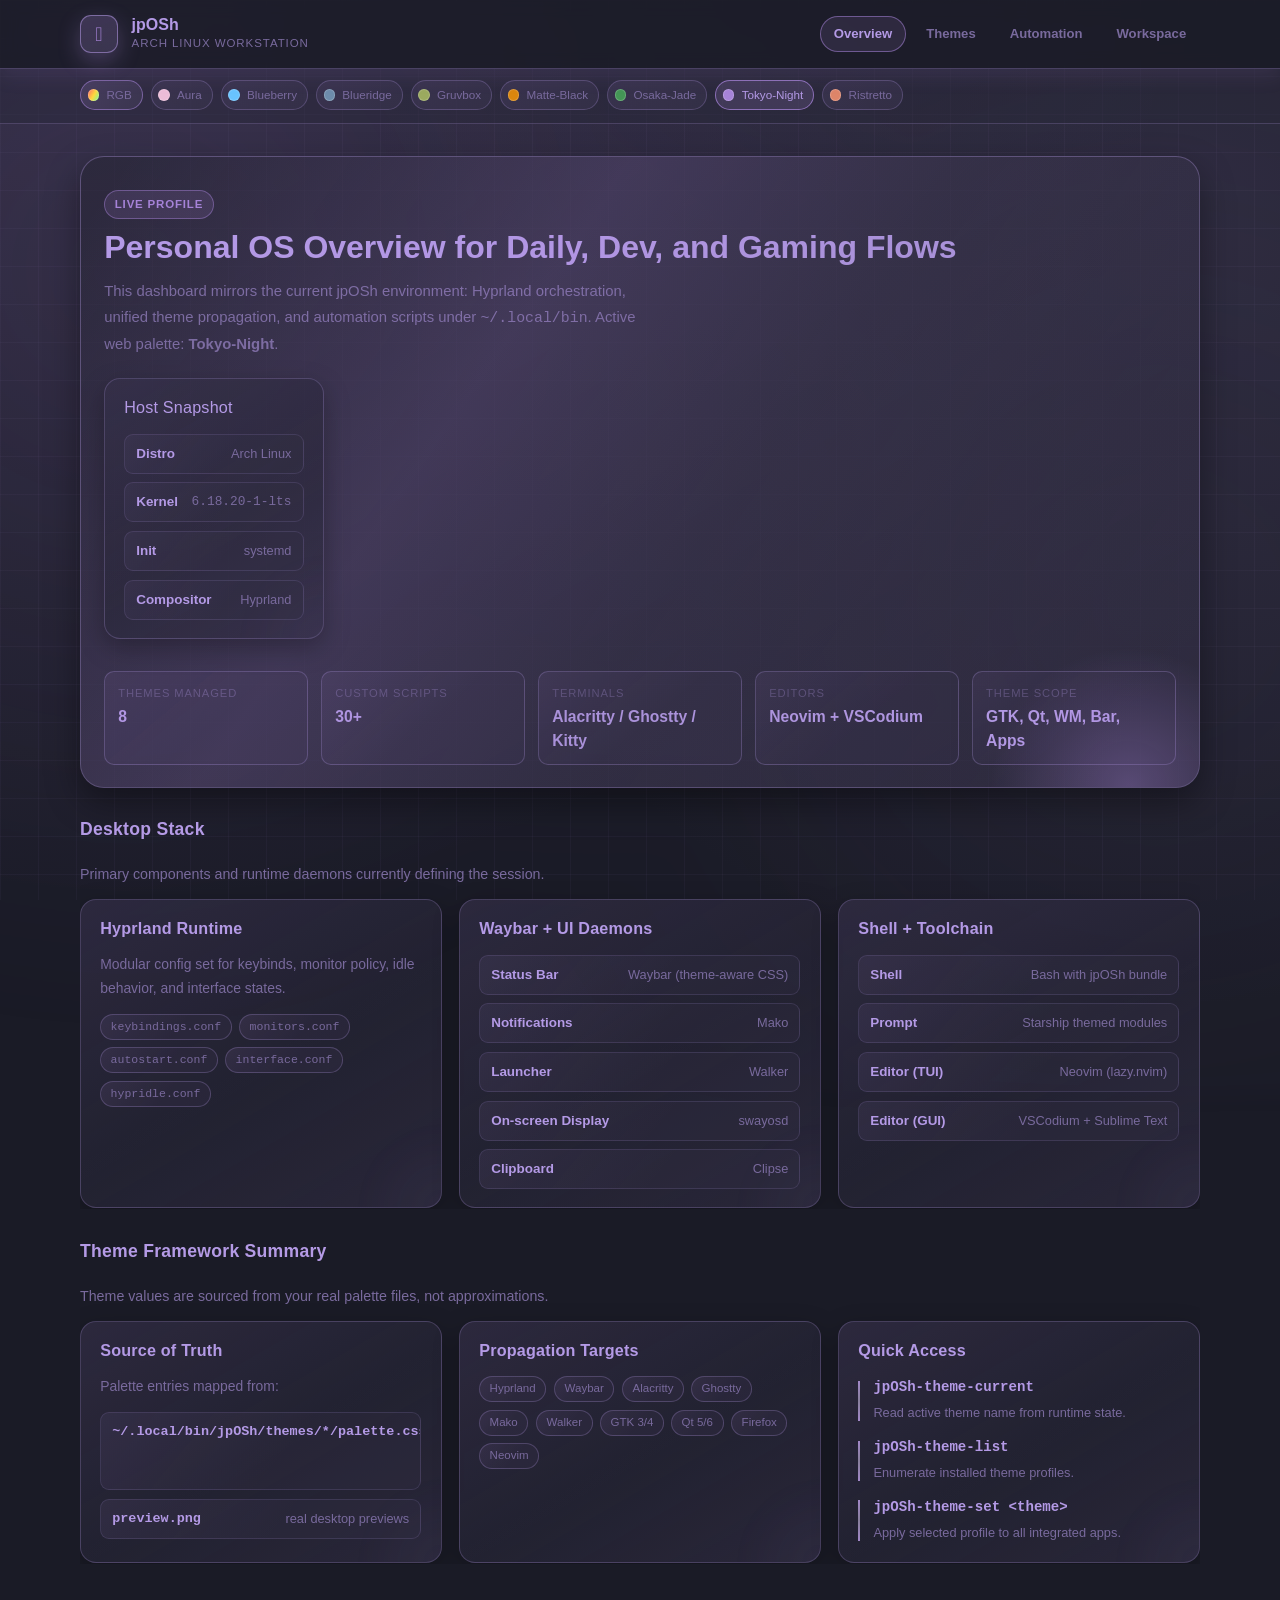
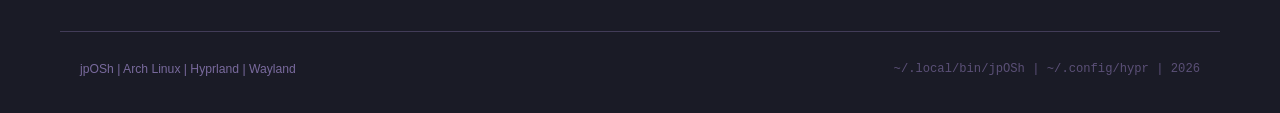
==== commit 9cffbf15: "Rollback visual-guides changes; restore pre-gets-lost behavior" ====
--- a/index.html
+++ b/index.html
@@ -4,8 +4,8 @@
   <meta charset="UTF-8" />
   <meta name="viewport" content="width=device-width, initial-scale=1.0" />
   <title>jpOSh - Overview</title>
-  <link rel="icon" type="image/svg+xml" href="assets/icons/favicon.svg?v=20260407i" />
-  <link rel="stylesheet" href="style.css?v=20260407i" />
+  <link rel="icon" type="image/svg+xml" href="assets/icons/favicon.svg?v=20260407h" />
+  <link rel="stylesheet" href="style.css?v=20260407h" />
 </head>
 <body data-page="overview">
   <div class="site-shell">
@@ -59,24 +59,6 @@
           <div class="kpi"><div class="kpi-label">Terminals</div><div class="kpi-value">Alacritty / Ghostty / Kitty</div></div>
           <div class="kpi"><div class="kpi-label">Editors</div><div class="kpi-value">Neovim + VSCodium</div></div>
           <div class="kpi"><div class="kpi-label">Theme Scope</div><div class="kpi-value">GTK, Qt, WM, Bar, Apps</div></div>
-        </div>
-      </section>
-
-      <section class="visual-aid" data-animate>
-        <h2 class="section-title">Quick Visual Guide</h2>
-        <div class="visual-aid-grid">
-          <figure class="visual-aid-card">
-            <img src="assets/theme-previews/tokyo-night.webp" alt="Tokyo-Night desktop snapshot" loading="lazy" />
-            <figcaption class="visual-aid-caption">Desktop look and feel snapshot.</figcaption>
-          </figure>
-          <figure class="visual-aid-card">
-            <img src="assets/theme-previews/blueridge.webp" alt="Blueridge themed status bar and windows" loading="lazy" />
-            <figcaption class="visual-aid-caption">Window and bar layout at a glance.</figcaption>
-          </figure>
-          <figure class="visual-aid-card">
-            <img src="assets/theme-previews/gruvbox.webp" alt="Gruvbox themed workspace view" loading="lazy" />
-            <figcaption class="visual-aid-caption">Color profile and workspace vibe preview.</figcaption>
-          </figure>
         </div>
       </section>
 
@@ -171,6 +153,6 @@
     </footer>
   </div>
 
-  <script src="script.js?v=20260407i"></script>
+  <script src="script.js?v=20260407h"></script>
 </body>
 </html>
--- a/style.css
+++ b/style.css
@@ -205,72 +205,10 @@
   margin: 0 auto;
   padding: 0.65rem 1.25rem 0.8rem;
   display: flex;
-  align-items: center;
   flex-wrap: nowrap;
   gap: 0.5rem;
   overflow-x: auto;
   scrollbar-width: thin;
-}
-
-.mode-switch {
-  flex: 0 0 auto;
-  position: relative;
-  display: inline-flex;
-  align-items: center;
-  gap: 0.52rem;
-  padding: 0.38rem 0.56rem 0.38rem 0.38rem;
-  border-radius: 999px;
-  border: 1px solid color-mix(in srgb, var(--border-strong) 30%, transparent);
-  background: color-mix(in srgb, var(--surface-2) 44%, transparent);
-  cursor: pointer;
-  user-select: none;
-}
-
-.mode-switch input {
-  position: absolute;
-  opacity: 0;
-  width: 1px;
-  height: 1px;
-  pointer-events: none;
-}
-
-.mode-switch-slider {
-  position: relative;
-  width: 2.2rem;
-  height: 1.2rem;
-  border-radius: 999px;
-  background: color-mix(in srgb, var(--surface-2) 76%, transparent);
-  border: 1px solid color-mix(in srgb, var(--border-strong) 34%, transparent);
-  transition: background-color 220ms ease, border-color 220ms ease;
-}
-
-.mode-switch-slider::after {
-  content: "";
-  position: absolute;
-  top: 50%;
-  left: 2px;
-  width: 0.84rem;
-  height: 0.84rem;
-  border-radius: 50%;
-  background: color-mix(in srgb, var(--text) 88%, white);
-  transform: translateY(-50%);
-  transition: transform 220ms ease, background-color 220ms ease;
-}
-
-.mode-switch input:checked + .mode-switch-slider {
-  background: color-mix(in srgb, var(--accent) 50%, transparent);
-  border-color: color-mix(in srgb, var(--accent) 80%, transparent);
-}
-
-.mode-switch input:checked + .mode-switch-slider::after {
-  transform: translate(0.98rem, -50%);
-  background: #ffffff;
-}
-
-.mode-switch-text {
-  font-size: 0.72rem;
-  color: var(--text-dim);
-  white-space: nowrap;
 }
 
 .theme-chip {
@@ -376,60 +314,6 @@
   height: 0.72rem;
   border-radius: 99px;
   box-shadow: inset 0 0 0 1px rgba(255, 255, 255, 0.18);
-}
-
-.visual-aid {
-  display: none;
-}
-
-.visual-aid-grid {
-  display: grid;
-  grid-template-columns: repeat(auto-fit, minmax(220px, 1fr));
-  gap: 0.86rem;
-}
-
-.visual-aid-card {
-  position: relative;
-  overflow: hidden;
-  border-radius: 14px;
-  border: 1px solid color-mix(in srgb, var(--border-strong) 30%, transparent);
-  background: color-mix(in srgb, var(--surface-1) 56%, transparent);
-}
-
-.visual-aid-card img {
-  display: block;
-  width: 100%;
-  height: 170px;
-  object-fit: cover;
-}
-
-.visual-aid-caption {
-  padding: 0.6rem 0.68rem 0.66rem;
-  font-size: 0.76rem;
-  color: var(--text);
-}
-
-.gets-lost-mode .visual-aid {
-  display: grid;
-  gap: 0.82rem;
-}
-
-.gets-lost-mode .hero-subtitle,
-.gets-lost-mode .section-sub,
-.gets-lost-mode .panel-desc,
-.gets-lost-mode .timeline-desc {
-  display: none;
-}
-
-.gets-lost-mode .panel-title,
-.gets-lost-mode .timeline-title,
-.gets-lost-mode .list-item-key {
-  font-size: 0.96rem;
-}
-
-.gets-lost-mode .list-item {
-  padding-top: 0.68rem;
-  padding-bottom: 0.68rem;
 }
 
 .page {
@@ -1128,8 +1012,4 @@
   .theme-catalog {
     grid-template-columns: 1fr;
   }
-
-  .mode-switch-text {
-    font-size: 0.67rem;
-  }
-}
+}
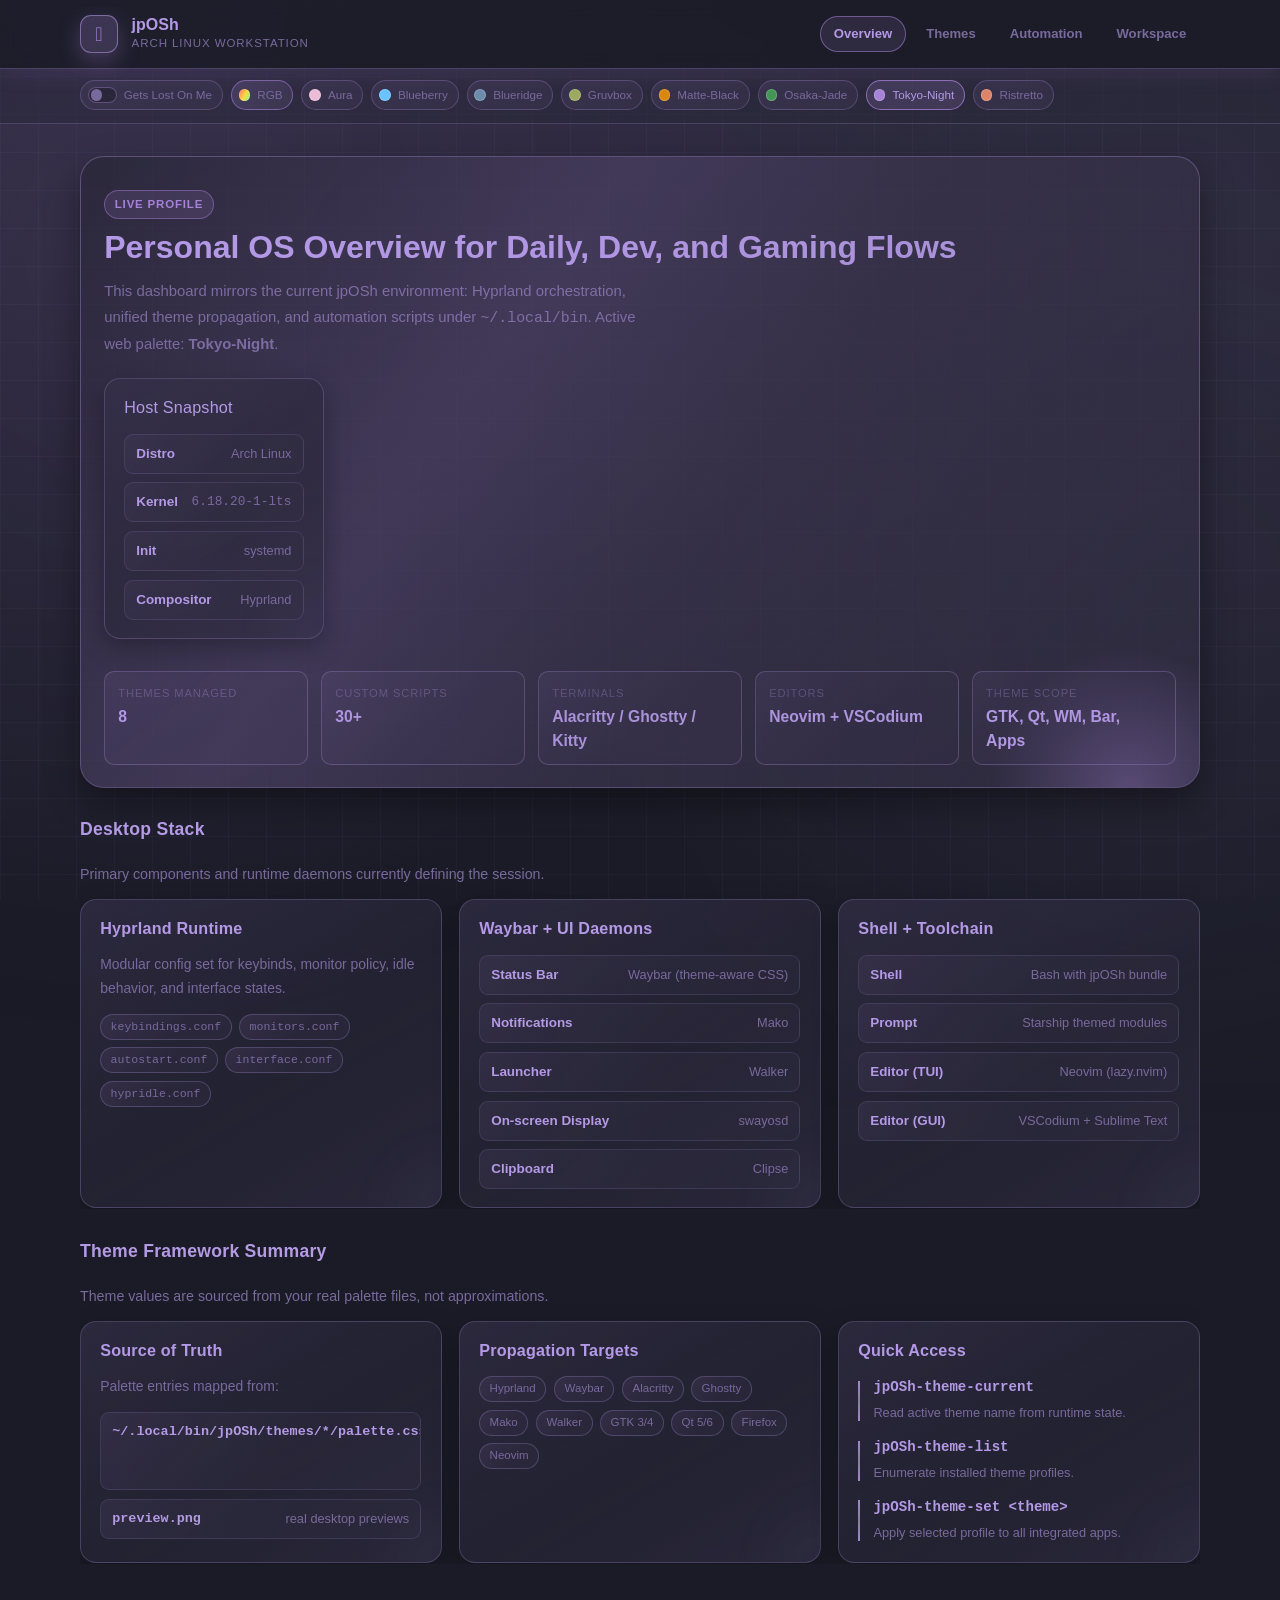
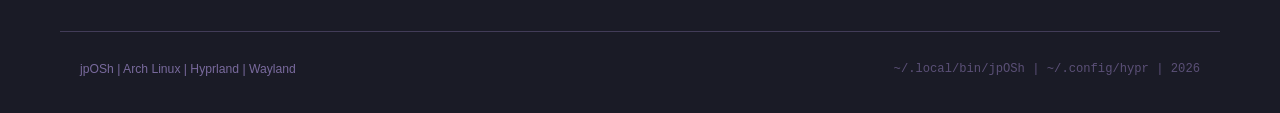
==== commit c18a8949: "Reintroduce Gets Lost On Me mode as optional UI override" ====
--- a/index.html
+++ b/index.html
@@ -4,8 +4,8 @@
   <meta charset="UTF-8" />
   <meta name="viewport" content="width=device-width, initial-scale=1.0" />
   <title>jpOSh - Overview</title>
-  <link rel="icon" type="image/svg+xml" href="assets/icons/favicon.svg?v=20260407h" />
-  <link rel="stylesheet" href="style.css?v=20260407h" />
+  <link rel="icon" type="image/svg+xml" href="assets/icons/favicon.svg?v=20260407i" />
+  <link rel="stylesheet" href="style.css?v=20260407i" />
 </head>
 <body data-page="overview">
   <div class="site-shell">
@@ -153,6 +153,6 @@
     </footer>
   </div>
 
-  <script src="script.js?v=20260407h"></script>
+  <script src="script.js?v=20260407i"></script>
 </body>
 </html>
--- a/style.css
+++ b/style.css
@@ -268,6 +268,40 @@
     color-mix(in srgb, var(--surface-2) 76%, transparent);
 }
 
+.theme-chip-lost {
+  padding-left: 0.42rem;
+}
+
+.lost-switch {
+  width: 1.8rem;
+  height: 1rem;
+  border-radius: 999px;
+  border: 1px solid color-mix(in srgb, var(--border-strong) 38%, transparent);
+  background: color-mix(in srgb, var(--surface-1) 84%, transparent);
+  display: inline-flex;
+  align-items: center;
+  position: relative;
+}
+
+.lost-switch-knob {
+  width: 0.72rem;
+  height: 0.72rem;
+  margin-left: 0.13rem;
+  border-radius: 999px;
+  background: var(--text-dim);
+  transition: transform 170ms ease, background-color 170ms ease;
+}
+
+.theme-chip-lost.active .lost-switch {
+  border-color: color-mix(in srgb, var(--accent) 70%, transparent);
+  background: color-mix(in srgb, var(--accent) 24%, transparent);
+}
+
+.theme-chip-lost.active .lost-switch-knob {
+  transform: translateX(0.75rem);
+  background: var(--text);
+}
+
 .rgb-dot {
   background: linear-gradient(120deg, #ff6b6b, #ffd93d, #6bff9f, #6bd4ff, #b98bff, #ff7adf);
   background-size: 260% 260%;
@@ -875,6 +909,174 @@
   color: var(--text-mute);
 }
 
+body.lost-mode {
+  background: #ffffff !important;
+  color: #000000 !important;
+  font-family: "Comic Sans MS", "Comic Sans", "Chalkboard SE", "Marker Felt", cursive;
+  line-height: 1.72;
+}
+
+body.lost-mode::before,
+body.lost-mode::after {
+  display: none !important;
+}
+
+body.lost-mode .site-header,
+body.lost-mode .theme-rail-wrap,
+body.lost-mode .hero,
+body.lost-mode .panel,
+body.lost-mode .kpi,
+body.lost-mode .list-item,
+body.lost-mode .tag,
+body.lost-mode .theme-card,
+body.lost-mode .table th,
+body.lost-mode .table td,
+body.lost-mode footer {
+  background: #ffffff !important;
+  color: #000000 !important;
+  border-color: #000000 !important;
+  box-shadow: none !important;
+  backdrop-filter: none !important;
+}
+
+body.lost-mode .hero,
+body.lost-mode .panel,
+body.lost-mode .kpi,
+body.lost-mode .list-item,
+body.lost-mode .tag,
+body.lost-mode .theme-card {
+  border-width: 2px !important;
+  border-style: solid !important;
+}
+
+body.lost-mode .hero::before,
+body.lost-mode .hero::after,
+body.lost-mode .panel::before,
+body.lost-mode .panel::after,
+body.lost-mode .list-item::before,
+body.lost-mode .tag::before {
+  display: none !important;
+}
+
+body.lost-mode .brand-mark {
+  background: #ffffff !important;
+  color: #000000 !important;
+  border: 2px solid #000000 !important;
+  box-shadow: none !important;
+}
+
+body.lost-mode .brand-sub {
+  display: none;
+}
+
+body.lost-mode .nav-link,
+body.lost-mode .theme-chip {
+  background: #ffffff !important;
+  color: #000000 !important;
+  border: 2px solid #000000 !important;
+  box-shadow: none !important;
+  transform: none !important;
+}
+
+body.lost-mode .theme-chip::before {
+  display: none !important;
+}
+
+body.lost-mode .nav-link.active,
+body.lost-mode .theme-chip.active {
+  background: #000000 !important;
+  color: #ffffff !important;
+}
+
+body.lost-mode .theme-chip-lost.active {
+  background: #ffe65a !important;
+  color: #000000 !important;
+}
+
+body.lost-mode .theme-chip-lost.active .lost-switch {
+  border-color: #000000 !important;
+  background: #ffffff !important;
+}
+
+body.lost-mode .theme-chip-lost.active .lost-switch-knob {
+  background: #000000 !important;
+}
+
+body.lost-mode .page {
+  max-width: 920px;
+  gap: 1.2rem;
+  padding: 1.3rem 1rem 2.3rem;
+}
+
+body.lost-mode .hero-title {
+  font-size: clamp(1.65rem, 5vw, 2.4rem);
+  line-height: 1.25;
+}
+
+body.lost-mode .pill {
+  background: #ffe65a !important;
+  color: #000000 !important;
+  border: 2px solid #000000 !important;
+  letter-spacing: 0;
+  font-size: 0.86rem;
+}
+
+body.lost-mode .section-title {
+  background: none !important;
+  color: #000000 !important;
+  -webkit-text-fill-color: currentColor;
+}
+
+body.lost-mode .section-sub,
+body.lost-mode .panel-desc,
+body.lost-mode .timeline-desc,
+body.lost-mode .theme-source,
+body.lost-mode .footer-path,
+body.lost-mode .list-item-value {
+  color: #000000 !important;
+}
+
+body.lost-mode .kpi-grid,
+body.lost-mode .panel-grid,
+body.lost-mode .theme-catalog {
+  grid-template-columns: 1fr;
+}
+
+body.lost-mode .list-item {
+  flex-direction: column;
+  align-items: flex-start;
+}
+
+body.lost-mode .list-item-value {
+  text-align: left;
+}
+
+body.lost-mode .timeline-item {
+  padding-left: 0;
+}
+
+body.lost-mode .timeline-item::before {
+  display: none;
+}
+
+body.lost-mode .mono,
+body.lost-mode code,
+body.lost-mode .kbd {
+  font-family: "Comic Sans MS", "Comic Sans", "Chalkboard SE", "Marker Felt", cursive;
+}
+
+body.lost-mode [data-animate],
+body.lost-mode [data-animate].show {
+  opacity: 1 !important;
+  transform: none !important;
+  transition: none !important;
+  animation: none !important;
+}
+
+body.lost-mode .rgb-confetti-layer {
+  display: none !important;
+}
+
 [data-animate] {
   opacity: 0;
   transform: translateY(12px);
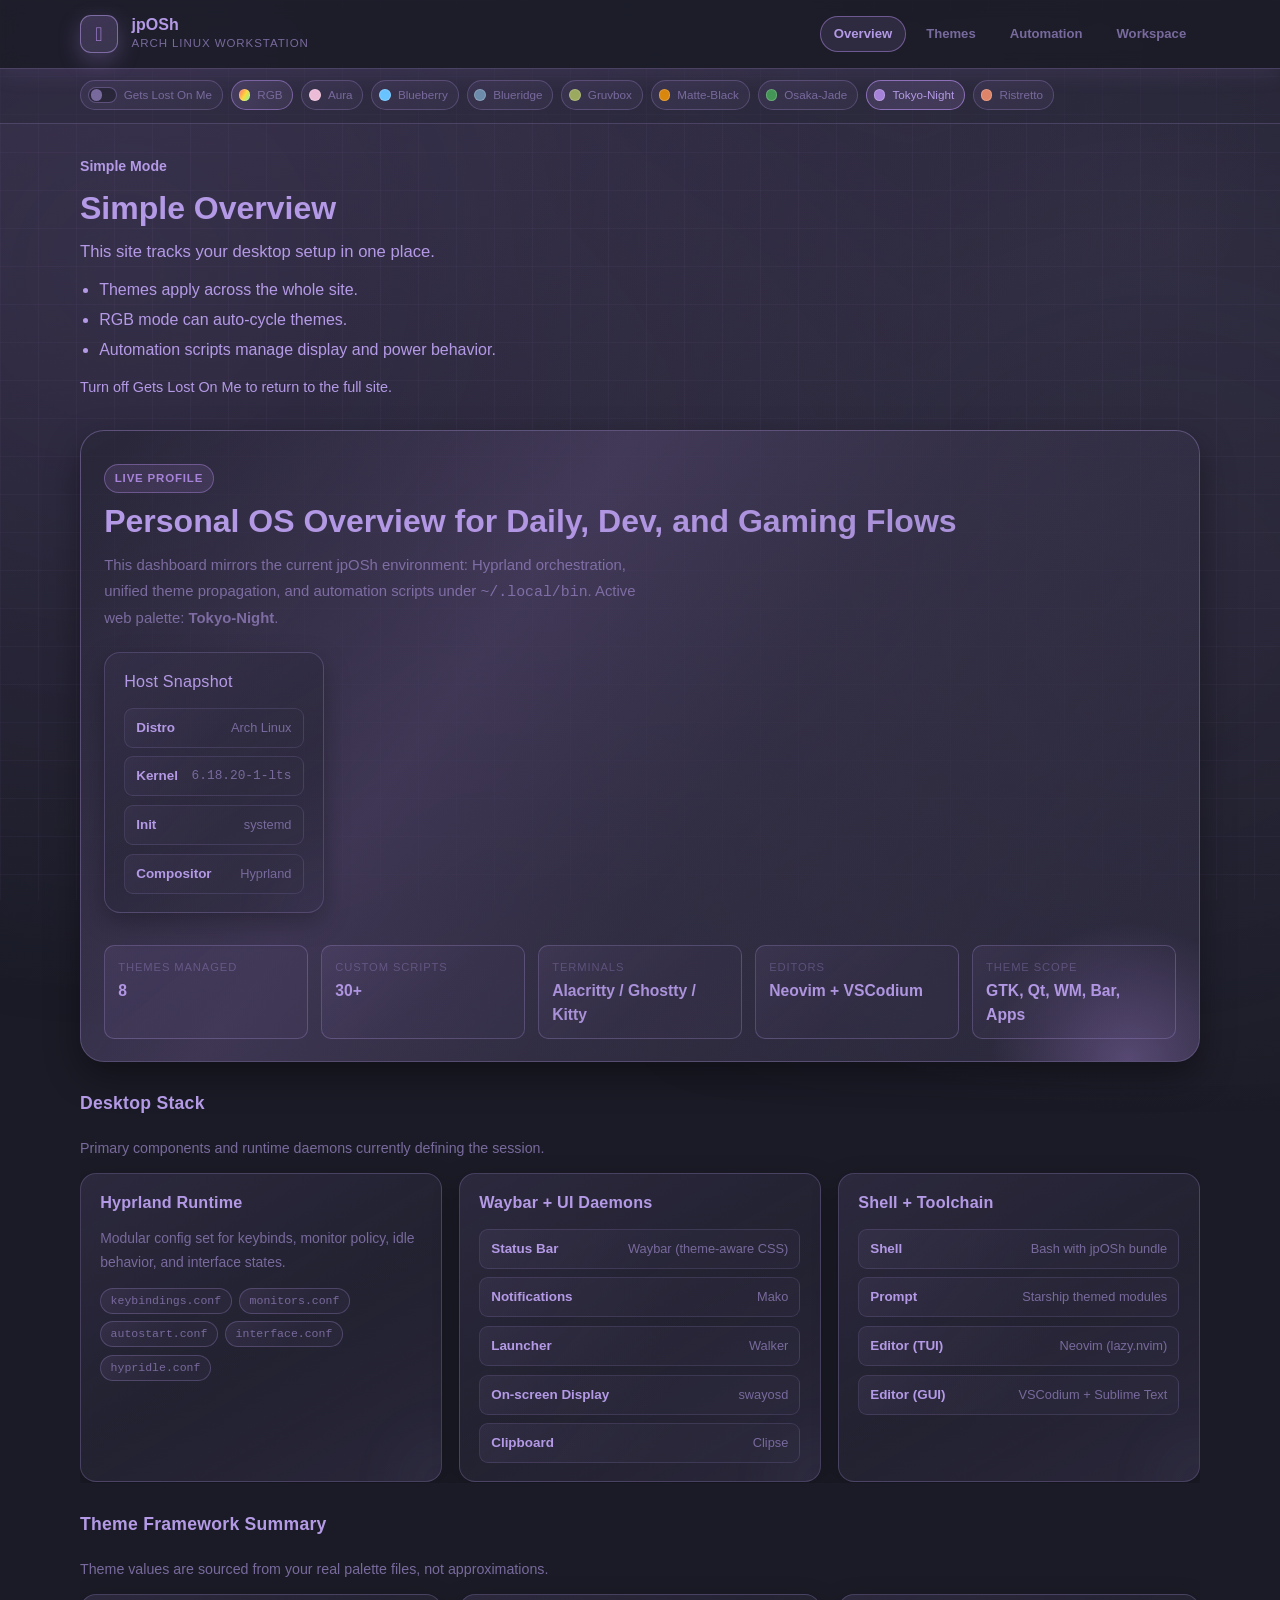
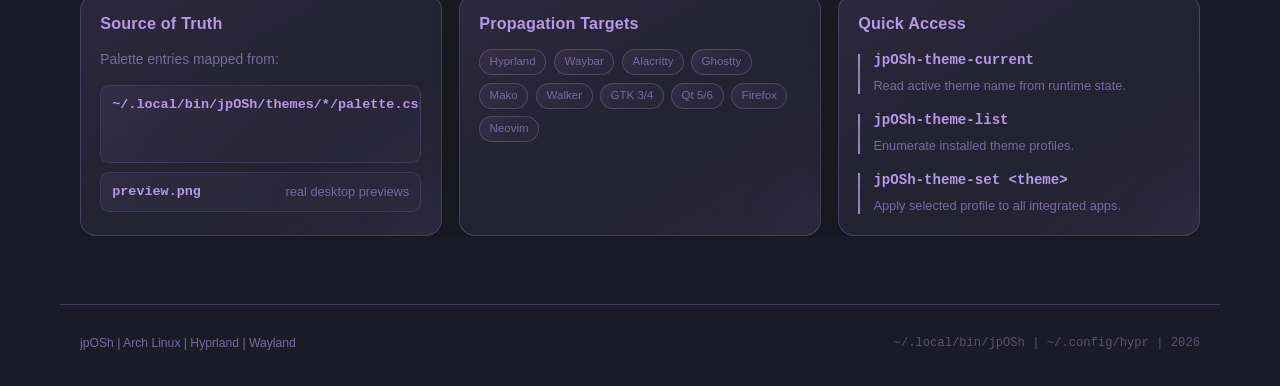
==== commit c99c5884: "Simplify Gets Lost mode with focused per-page summary content" ====
--- a/index.html
+++ b/index.html
@@ -4,8 +4,8 @@
   <meta charset="UTF-8" />
   <meta name="viewport" content="width=device-width, initial-scale=1.0" />
   <title>jpOSh - Overview</title>
-  <link rel="icon" type="image/svg+xml" href="assets/icons/favicon.svg?v=20260407i" />
-  <link rel="stylesheet" href="style.css?v=20260407i" />
+  <link rel="icon" type="image/svg+xml" href="assets/icons/favicon.svg?v=20260407j" />
+  <link rel="stylesheet" href="style.css?v=20260407j" />
 </head>
 <body data-page="overview">
   <div class="site-shell">
@@ -153,6 +153,6 @@
     </footer>
   </div>
 
-  <script src="script.js?v=20260407i"></script>
+  <script src="script.js?v=20260407j"></script>
 </body>
 </html>
--- a/style.css
+++ b/style.css
@@ -195,6 +195,13 @@
   border-color: color-mix(in srgb, var(--accent) 54%, transparent);
 }
 
+.nav-link.is-disabled {
+  opacity: 0.44;
+  cursor: not-allowed;
+  pointer-events: none;
+  text-decoration: line-through;
+}
+
 .theme-rail-wrap {
   border-bottom: 1px solid color-mix(in srgb, var(--border-strong) 22%, transparent);
   background: color-mix(in srgb, var(--surface-1) 42%, transparent);
@@ -261,6 +268,20 @@
   background: color-mix(in srgb, var(--accent) 18%, transparent);
 }
 
+.theme-chip.is-disabled,
+.theme-chip:disabled {
+  opacity: 0.4;
+  cursor: not-allowed;
+  transform: none !important;
+  box-shadow: none !important;
+  filter: grayscale(0.28);
+}
+
+.theme-chip.is-disabled::before,
+.theme-chip:disabled::before {
+  display: none !important;
+}
+
 .theme-chip-rgb {
   border-color: color-mix(in srgb, var(--accent) 58%, transparent);
   background:
@@ -363,6 +384,44 @@
   gap: 0.82rem;
   content-visibility: auto;
   contain-intrinsic-size: 1px 760px;
+}
+
+.lost-summary {
+  display: none;
+}
+
+.lost-summary-pill {
+  margin: 0;
+  font-size: 0.88rem;
+  font-weight: 700;
+}
+
+.lost-summary-title {
+  margin: 0;
+  font-size: 2rem;
+  line-height: 1.15;
+}
+
+.lost-summary-text {
+  margin: 0;
+  font-size: 1.04rem;
+}
+
+.lost-summary-list {
+  margin: 0;
+  padding-left: 1.2rem;
+  display: grid;
+  gap: 0.36rem;
+}
+
+.lost-summary-item {
+  font-size: 1rem;
+  line-height: 1.5;
+}
+
+.lost-summary-note {
+  margin: 0.12rem 0 0;
+  font-size: 0.9rem;
 }
 
 .hero {
@@ -978,6 +1037,15 @@
   transform: none !important;
 }
 
+body.lost-mode .nav-link.is-disabled,
+body.lost-mode .theme-chip.is-disabled,
+body.lost-mode .theme-chip:disabled {
+  background: #f1f1f1 !important;
+  color: #6f6f6f !important;
+  border-color: #989898 !important;
+  text-decoration: line-through;
+}
+
 body.lost-mode .theme-chip::before {
   display: none !important;
 }
@@ -1042,21 +1110,34 @@
   grid-template-columns: 1fr;
 }
 
-body.lost-mode .list-item {
-  flex-direction: column;
-  align-items: flex-start;
-}
-
-body.lost-mode .list-item-value {
-  text-align: left;
-}
-
-body.lost-mode .timeline-item {
-  padding-left: 0;
-}
-
-body.lost-mode .timeline-item::before {
-  display: none;
+body.lost-mode .page > section {
+  display: none !important;
+}
+
+body.lost-mode .page > section.lost-summary {
+  display: grid !important;
+  gap: 0.72rem;
+  border: 2px solid #000000;
+  border-radius: 14px;
+  padding: 1rem 1rem 1.05rem;
+  background: #ffffff;
+}
+
+body.lost-mode .lost-summary-pill {
+  color: #000000;
+  background: #ffe65a;
+  border: 2px solid #000000;
+  border-radius: 999px;
+  display: inline-flex;
+  width: max-content;
+  padding: 0.24rem 0.58rem;
+}
+
+body.lost-mode .lost-summary-title,
+body.lost-mode .lost-summary-text,
+body.lost-mode .lost-summary-item,
+body.lost-mode .lost-summary-note {
+  color: #000000;
 }
 
 body.lost-mode .mono,
